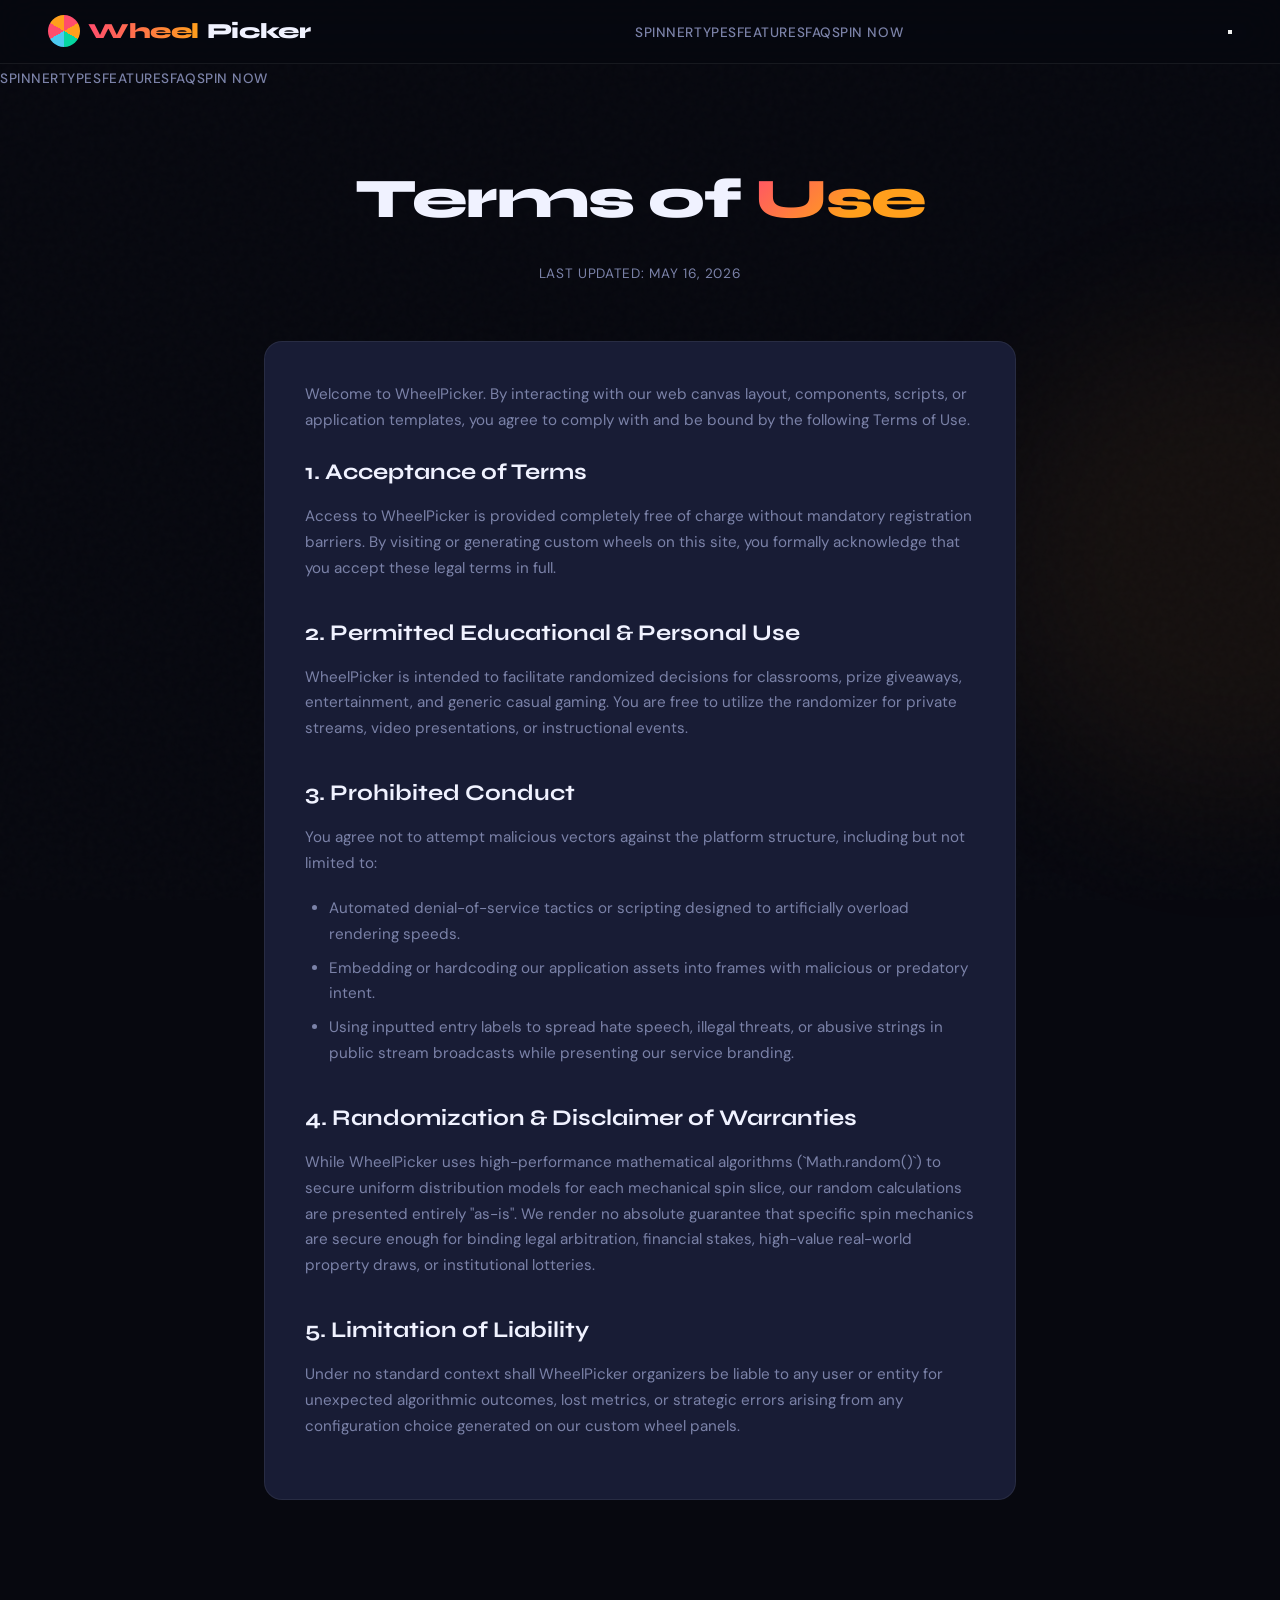
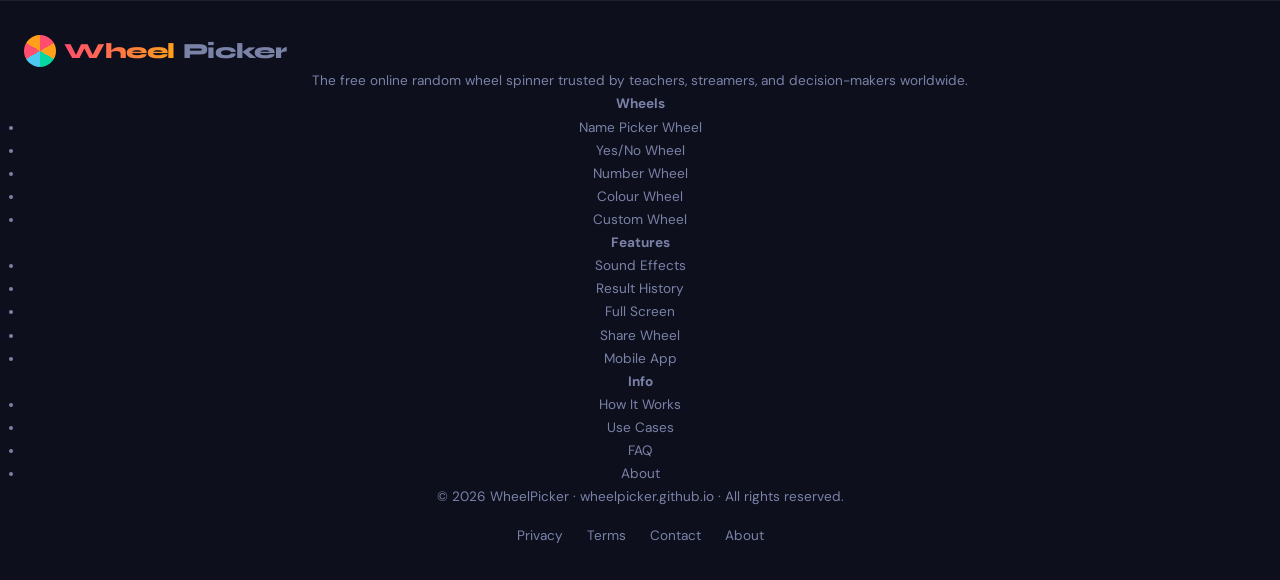
==== terms.html @ e8447b59 "Create terms.html" ====
<!DOCTYPE html>
<html lang="en">
<head>
  <meta charset="UTF-8" />
  <meta name="viewport" content="width=device-width, initial-scale=1.0" />
  <title>Terms of Use – WheelPicker</title>
  <meta name="description" content="Terms of Use for WheelPicker. Understand the ground rules for using our free random wheel spinner software application." />
  <link rel="canonical" href="https://wheelpicker.github.io/terms.html" />
  <link rel="icon" type="image/png" sizes="32x32" href="/favicon.png">
  
  <link rel="preconnect" href="https://fonts.googleapis.com" />
  <link rel="preconnect" href="https://fonts.gstatic.com" crossorigin />
  <link href="https://fonts.googleapis.com/css2?family=Syne:wght@400;600;700;800&family=DM+Sans:ital,wght=0,400;0,500;1,400&display=swap" rel="stylesheet" />
  
  <style>
    /* ── DESIGN TOKENS (Matched to index configuration) ── */
    :root {
      --bg:       #07080f;
      --bg2:      #0d0f1c;
      --bg3:      #12152a;
      --surface:  #181c35;
      --border:   rgba(255,255,255,.07);
      --accent:   #ff4d6d;
      --accent2:  #ff9f1c;
      --text:     #f0f2ff;
      --muted:    #7b82a8;
      --radius:   18px;
      --font-head: 'Syne', sans-serif;
      --font-body: 'DM Sans', sans-serif;
    }

    *, *::before, *::after { box-sizing: border-box; margin: 0; padding: 0; }
    html { scroll-behavior: smooth; }
    body {
      font-family: var(--font-body);
      background: var(--bg);
      color: var(--text);
      overflow-x: hidden;
      line-height: 1.7;
      padding-top: 64px;
    }
    a { color: inherit; text-decoration: none; }

    /* Noise overlay */
    body::before {
      content: '';
      position: fixed; inset: 0; z-index: 0; pointer-events: none;
      background-image: url("data:image/svg+xml,%3Csvg viewBox='0 0 200 200' xmlns='http://www.w3.org/2000/svg'%3E%3Cfilter id='n'%3E%3CfeTurbulence type='fractalNoise' baseFrequency='0.75' numOctaves='4' stitchTiles='stitch'/%3E%3C/filter%3E%3Crect width='100%25' height='100%25' filter='url(%23n)' opacity='0.04'/%3E%3C/svg%3E");
      opacity: .45;
    }

    /* ── HEADER ── */
    #site-header {
      position: fixed; top: 0; left: 0; right: 0; z-index: 100;
      display: flex; align-items: center; justify-content: space-between;
      padding: 0 clamp(1rem,4vw,3rem); height: 64px;
      background: rgba(7,8,15,.85); backdrop-filter: blur(18px) saturate(160%);
      border-bottom: 1px solid var(--border);
    }
    .logo {
      font-family: var(--font-head); font-weight: 800; font-size: 1.35rem; letter-spacing: -.02em;
      display: flex; align-items: center; gap: .5rem;
    }
    .logo-icon {
      width: 32px; height: 32px;
      background: conic-gradient(var(--accent) 0 60deg, var(--accent2) 60deg 120deg, #06d6a0 120deg 180deg, #4cc9f0 180deg 240deg, var(--accent) 240deg 300deg, var(--accent2) 300deg 360deg);
      border-radius: 50%;
    }
    .logo span { background: linear-gradient(90deg,var(--accent),var(--accent2)); -webkit-background-clip: text; -webkit-text-fill-color: transparent; }
    nav a { font-size: .85rem; font-weight: 500; letter-spacing: .04em; text-transform: uppercase; color: var(--muted); transition: color .2s; }
    nav a:hover { color: var(--text); }

    /* ── CONTENT LAYOUT ── */
    .legal-container {
      max-width: 800px; margin: 60px auto 100px; padding: 0 1.5rem; position: relative; z-index: 1;
    }
    .hero-area { text-align: center; margin-bottom: 3.5rem; }
    .hero-area h1 { font-family: var(--font-head); font-weight: 800; font-size: clamp(2rem, 5vw, 3.5rem); letter-spacing: -.03em; margin-bottom: 1rem; }
    .hero-area h1 span { background: linear-gradient(135deg, var(--accent) 0%, var(--accent2) 60%); -webkit-background-clip: text; -webkit-text-fill-color: transparent; }
    .last-updated { color: var(--muted); font-size: .85rem; letter-spacing: .05em; text-transform: uppercase; }

    .content-box { background: var(--surface); border: 1px solid var(--border); border-radius: var(--radius); padding: 2.5rem; }
    .content-box h2 { font-family: var(--font-head); font-size: 1.4rem; font-weight: 700; margin: 2rem 0 0.8rem; color: var(--text); }
    .content-box h2:first-of-type { margin-top: 0; }
    .content-box p { color: var(--muted); margin-bottom: 1.2rem; font-size: .95rem; }
    .content-box ul { margin-left: 1.5rem; margin-bottom: 1.2rem; color: var(--muted); font-size: .95rem; }
    .content-box li { margin-bottom: .5rem; }

    /* Decorative Orb */
    .orb { position: fixed; border-radius: 50%; pointer-events: none; filter: blur(80px); opacity: .06; z-index: 0; width: 500px; height: 500px; background: var(--accent2); bottom: 10%; right: -200px; }

    /* ── FOOTER ── */
    #site-footer { background: var(--bg2); border-top: 1px solid var(--border); padding: 2rem 1.5rem; text-align: center; margin-top: auto; font-size: .85rem; color: var(--muted); position: relative; z-index: 1; }
    .footer-links { display: flex; justify-content: center; gap: 1.5rem; margin-top: 1rem; }
    .footer-links a { transition: color .2s; }
    .footer-links a:hover { color: var(--text); }
  </style>
</head>
<body>
  <div class="orb"></div>

  <!-- ── HEADER (JS component) ──────────────────────────────── -->
<header id="site-header"></header>
<nav class="mobile-nav" id="mobileNav"></nav>

  <main class="legal-container">
    <div class="hero-area">
      <h1>Terms of <span>Use</span></h1>
      <p class="last-updated">Last Updated: May 16, 2026</p>
    </div>

    <div class="content-box">
      <p>Welcome to WheelPicker. By interacting with our web canvas layout, components, scripts, or application templates, you agree to comply with and be bound by the following Terms of Use.</p>

      <h2>1. Acceptance of Terms</h2>
      <p>Access to WheelPicker is provided completely free of charge without mandatory registration barriers. By visiting or generating custom wheels on this site, you formally acknowledge that you accept these legal terms in full.</p>

      <h2>2. Permitted Educational & Personal Use</h2>
      <p>WheelPicker is intended to facilitate randomized decisions for classrooms, prize giveaways, entertainment, and generic casual gaming. You are free to utilize the randomizer for private streams, video presentations, or instructional events.</p>

      <h2>3. Prohibited Conduct</h2>
      <p>You agree not to attempt malicious vectors against the platform structure, including but not limited to:</p>
      <ul>
        <li>Automated denial-of-service tactics or scripting designed to artificially overload rendering speeds.</li>
        <li>Embedding or hardcoding our application assets into frames with malicious or predatory intent.</li>
        <li>Using inputted entry labels to spread hate speech, illegal threats, or abusive strings in public stream broadcasts while presenting our service branding.</li>
      </ul>

      <h2>4. Randomization & Disclaimer of Warranties</h2>
      <p>While WheelPicker uses high-performance mathematical algorithms (`Math.random()`) to secure uniform distribution models for each mechanical spin slice, our random calculations are presented entirely "as-is". We render no absolute guarantee that specific spin mechanics are secure enough for binding legal arbitration, financial stakes, high-value real-world property draws, or institutional lotteries.</p>

      <h2>5. Limitation of Liability</h2>
      <p>Under no standard context shall WheelPicker organizers be liable to any user or entity for unexpected algorithmic outcomes, lost metrics, or strategic errors arising from any configuration choice generated on our custom wheel panels.</p>
    </div>
  </main>

  <!-- ── FOOTER (JS component) ──────────────────────────────── -->
<footer id="site-footer"></footer>

<script src="header.js"></script>
<script src="footer.js"></script>
</body>
</html>
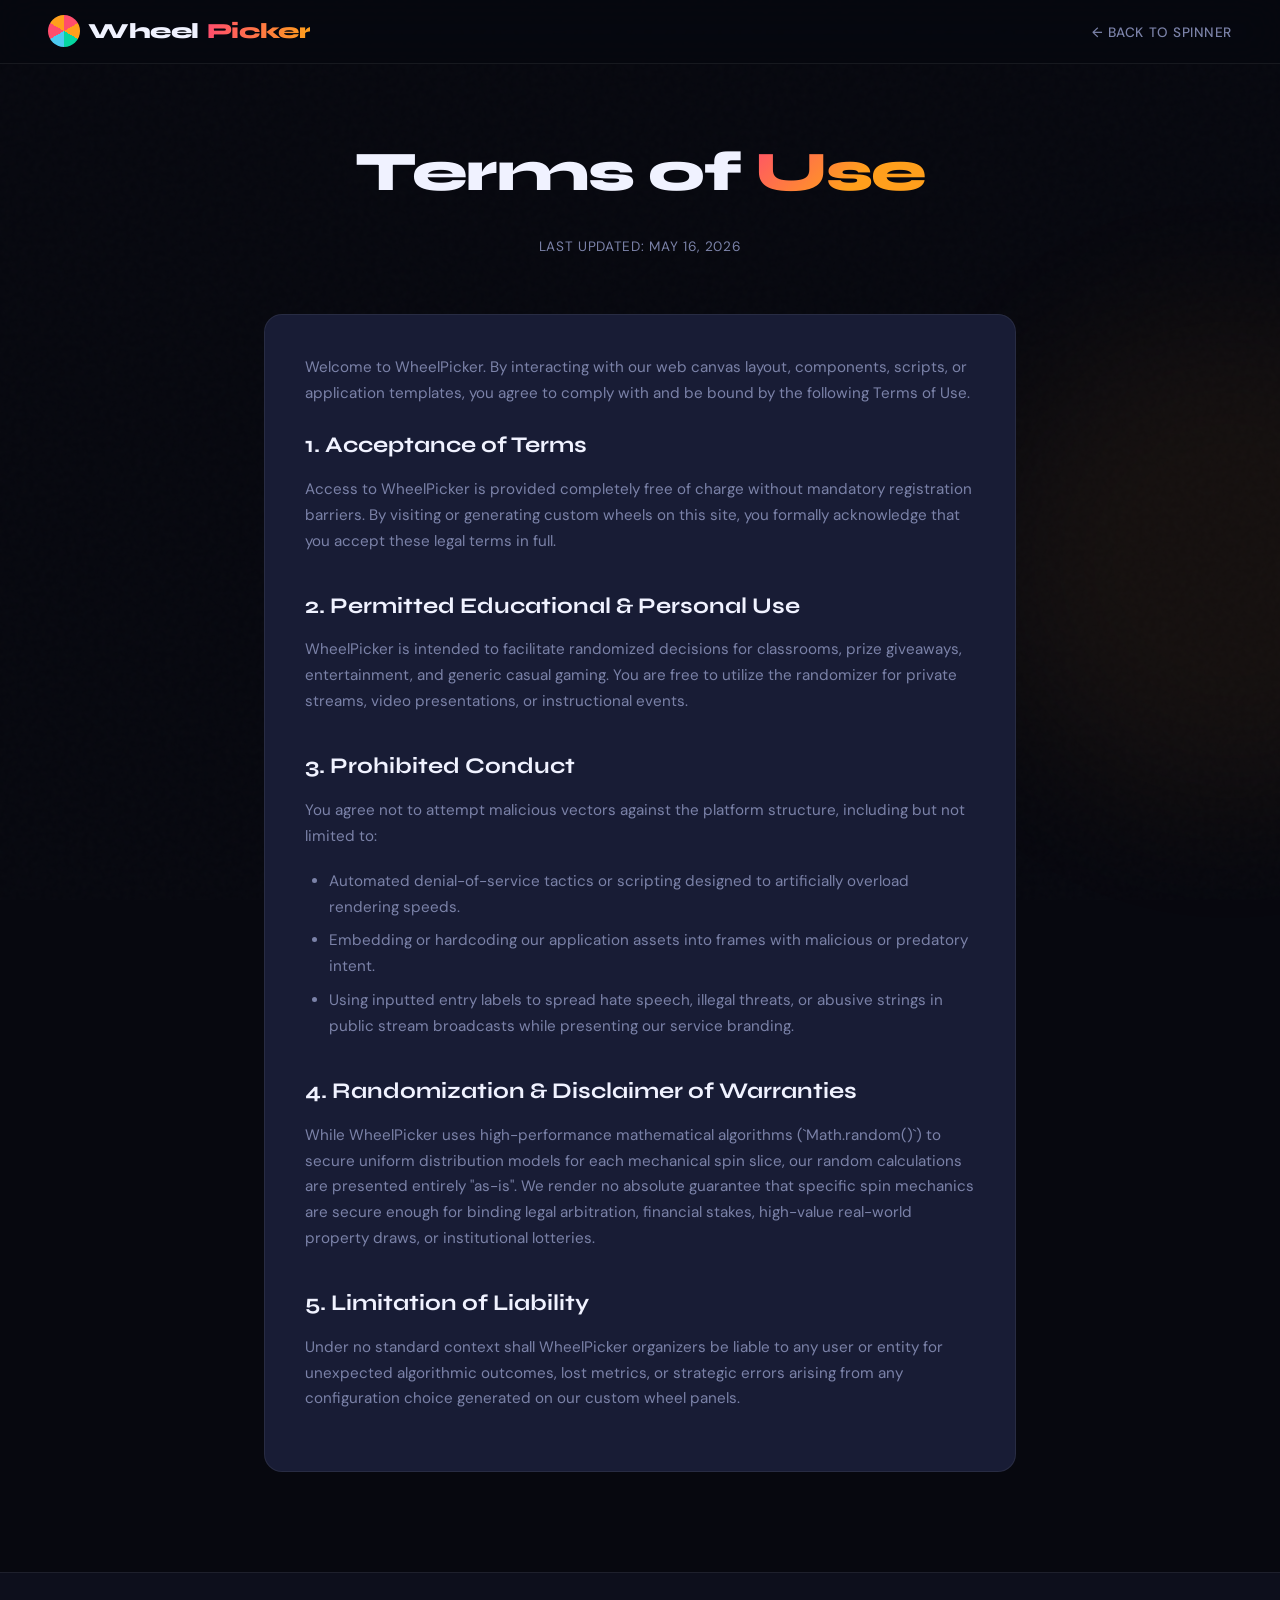
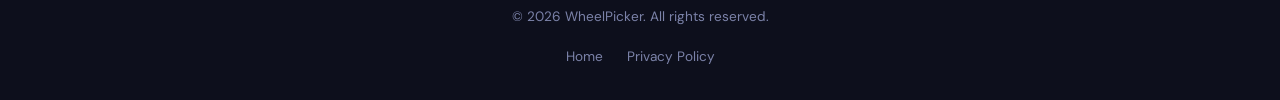
==== commit 32417c9d: "Update terms.html" ====
--- a/terms.html
+++ b/terms.html
@@ -5,7 +5,7 @@
   <meta name="viewport" content="width=device-width, initial-scale=1.0" />
   <title>Terms of Use – WheelPicker</title>
   <meta name="description" content="Terms of Use for WheelPicker. Understand the ground rules for using our free random wheel spinner software application." />
-  <link rel="canonical" href="https://wheelpicker.github.io/terms.html" />
+  <link rel="canonical" href="https://wheelpicker.github.io/terms" />
   <link rel="icon" type="image/png" sizes="32x32" href="/favicon.png">
   
   <link rel="preconnect" href="https://fonts.googleapis.com" />
@@ -99,9 +99,15 @@
 <body>
   <div class="orb"></div>
 
-  <!-- ── HEADER (JS component) ──────────────────────────────── -->
-<header id="site-header"></header>
-<nav class="mobile-nav" id="mobileNav"></nav>
+  <header id="site-header">
+    <a href="/" class="logo">
+      <div class="logo-icon"></div>
+      Wheel<span>Picker</span>
+    </a>
+    <nav>
+      <a href="/">← Back to Spinner</a>
+    </nav>
+  </header>
 
   <main class="legal-container">
     <div class="hero-area">
@@ -134,10 +140,12 @@
     </div>
   </main>
 
-  <!-- ── FOOTER (JS component) ──────────────────────────────── -->
-<footer id="site-footer"></footer>
-
-<script src="header.js"></script>
-<script src="footer.js"></script>
+  <footer id="site-footer">
+    <p>&copy; 2026 WheelPicker. All rights reserved.</p>
+    <div class="footer-links">
+      <a href="/">Home</a>
+      <a href="/privacy">Privacy Policy</a>
+    </div>
+  </footer>
 </body>
 </html>
